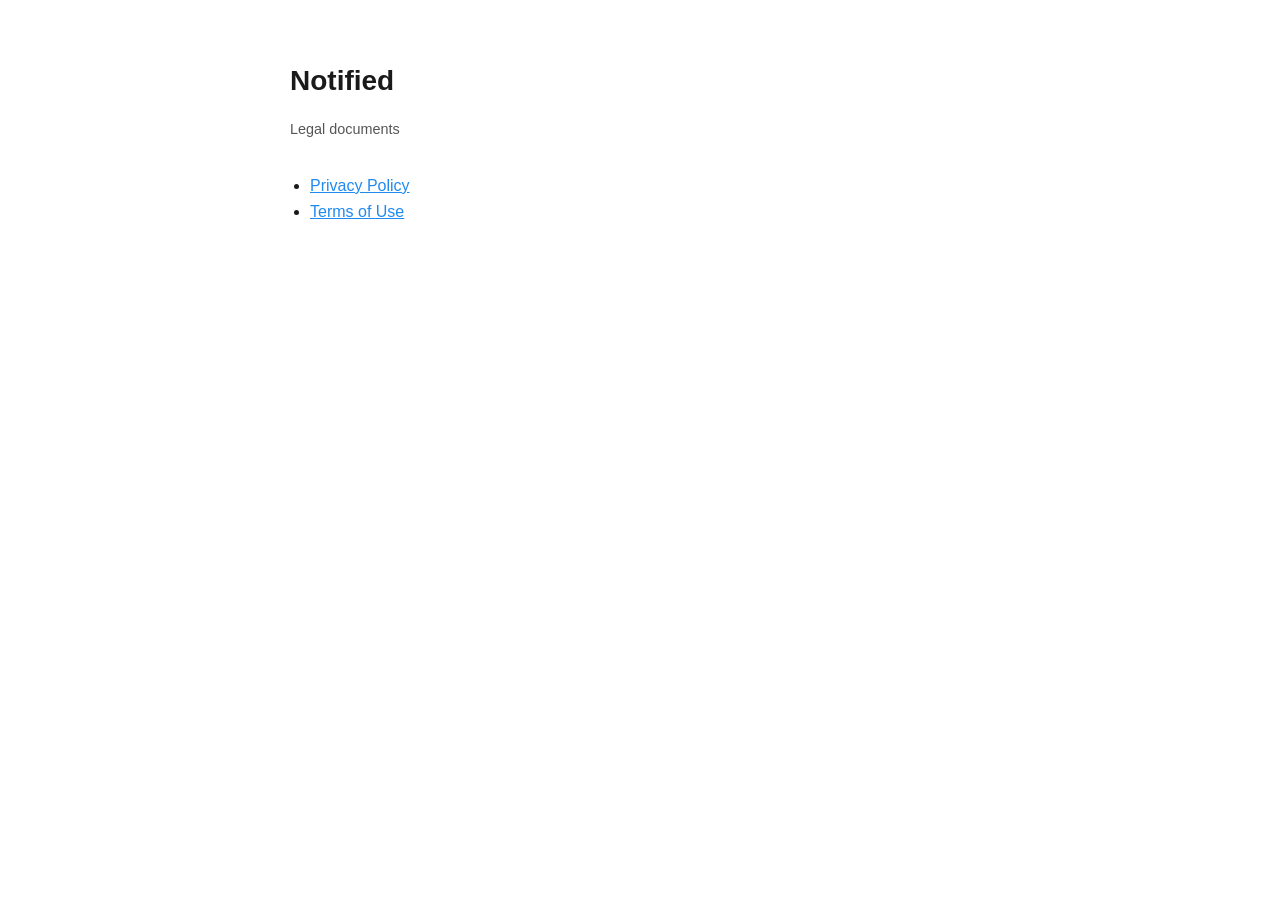
==== index.html @ 34e54c0a "Add privacy policy and terms of use" ====
<!doctype html>
<html lang="en">
<head>
<meta charset="utf-8">
<meta name="viewport" content="width=device-width, initial-scale=1">
<title>Notified — Legal</title>
<link rel="stylesheet" href="style.css">
</head>
<body>
<h1>Notified</h1>
<p class="updated">Legal documents</p>
<ul>
<li><a href="privacy.html">Privacy Policy</a></li>
<li><a href="terms.html">Terms of Use</a></li>
</ul>
</body>
</html>
---- style.css ----
:root {
  color-scheme: light dark;
  --bg: #ffffff;
  --text: #1a1a1a;
  --text-secondary: #555555;
  --link: #208AEF;
  --border: #e5e5e5;
}

@media (prefers-color-scheme: dark) {
  :root {
    --bg: #0d0d0d;
    --text: #f0f0f0;
    --text-secondary: #a0a0a0;
    --link: #5AB2FF;
    --border: #2a2a2a;
  }
}

body {
  background: var(--bg);
  color: var(--text);
  font-family: -apple-system, BlinkMacSystemFont, "Segoe UI", Roboto, sans-serif;
  line-height: 1.6;
  max-width: 700px;
  margin: 0 auto;
  padding: 2.5rem 1.5rem 4rem;
}

h1 {
  font-size: 1.75rem;
  margin-bottom: 0.25rem;
}

h2 {
  font-size: 1.15rem;
  margin-top: 2rem;
  border-top: 1px solid var(--border);
  padding-top: 1.5rem;
}

.updated {
  color: var(--text-secondary);
  font-size: 0.9rem;
  margin-bottom: 2rem;
}

a {
  color: var(--link);
}

nav {
  margin-bottom: 2rem;
  font-size: 0.9rem;
}

nav a {
  margin-right: 1rem;
}

ul {
  padding-left: 1.25rem;
}
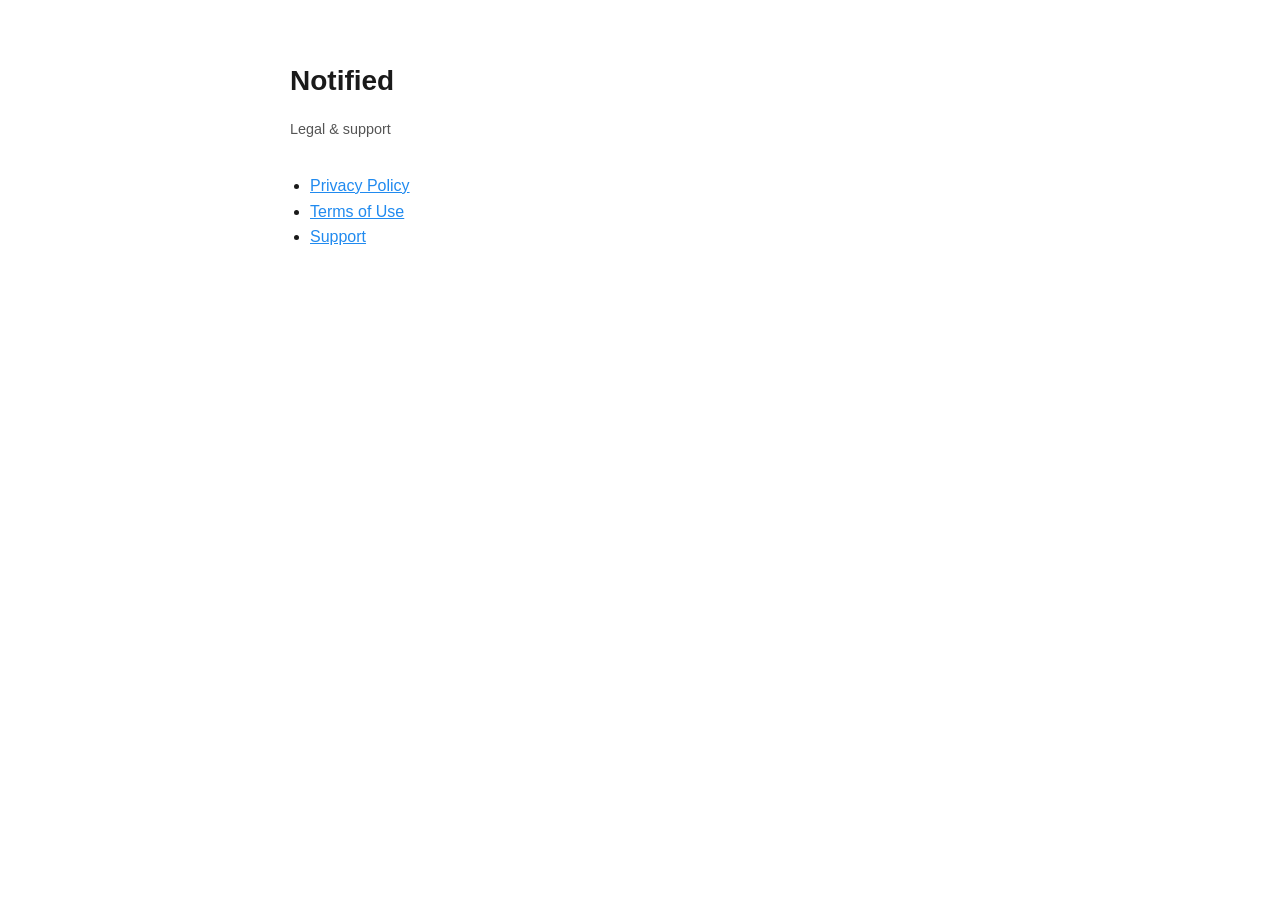
==== commit ce46b3f7: "Add support page" ====
--- a/index.html
+++ b/index.html
@@ -8,10 +8,11 @@
 </head>
 <body>
 <h1>Notified</h1>
-<p class="updated">Legal documents</p>
+<p class="updated">Legal &amp; support</p>
 <ul>
 <li><a href="privacy.html">Privacy Policy</a></li>
 <li><a href="terms.html">Terms of Use</a></li>
+<li><a href="support.html">Support</a></li>
 </ul>
 </body>
 </html>
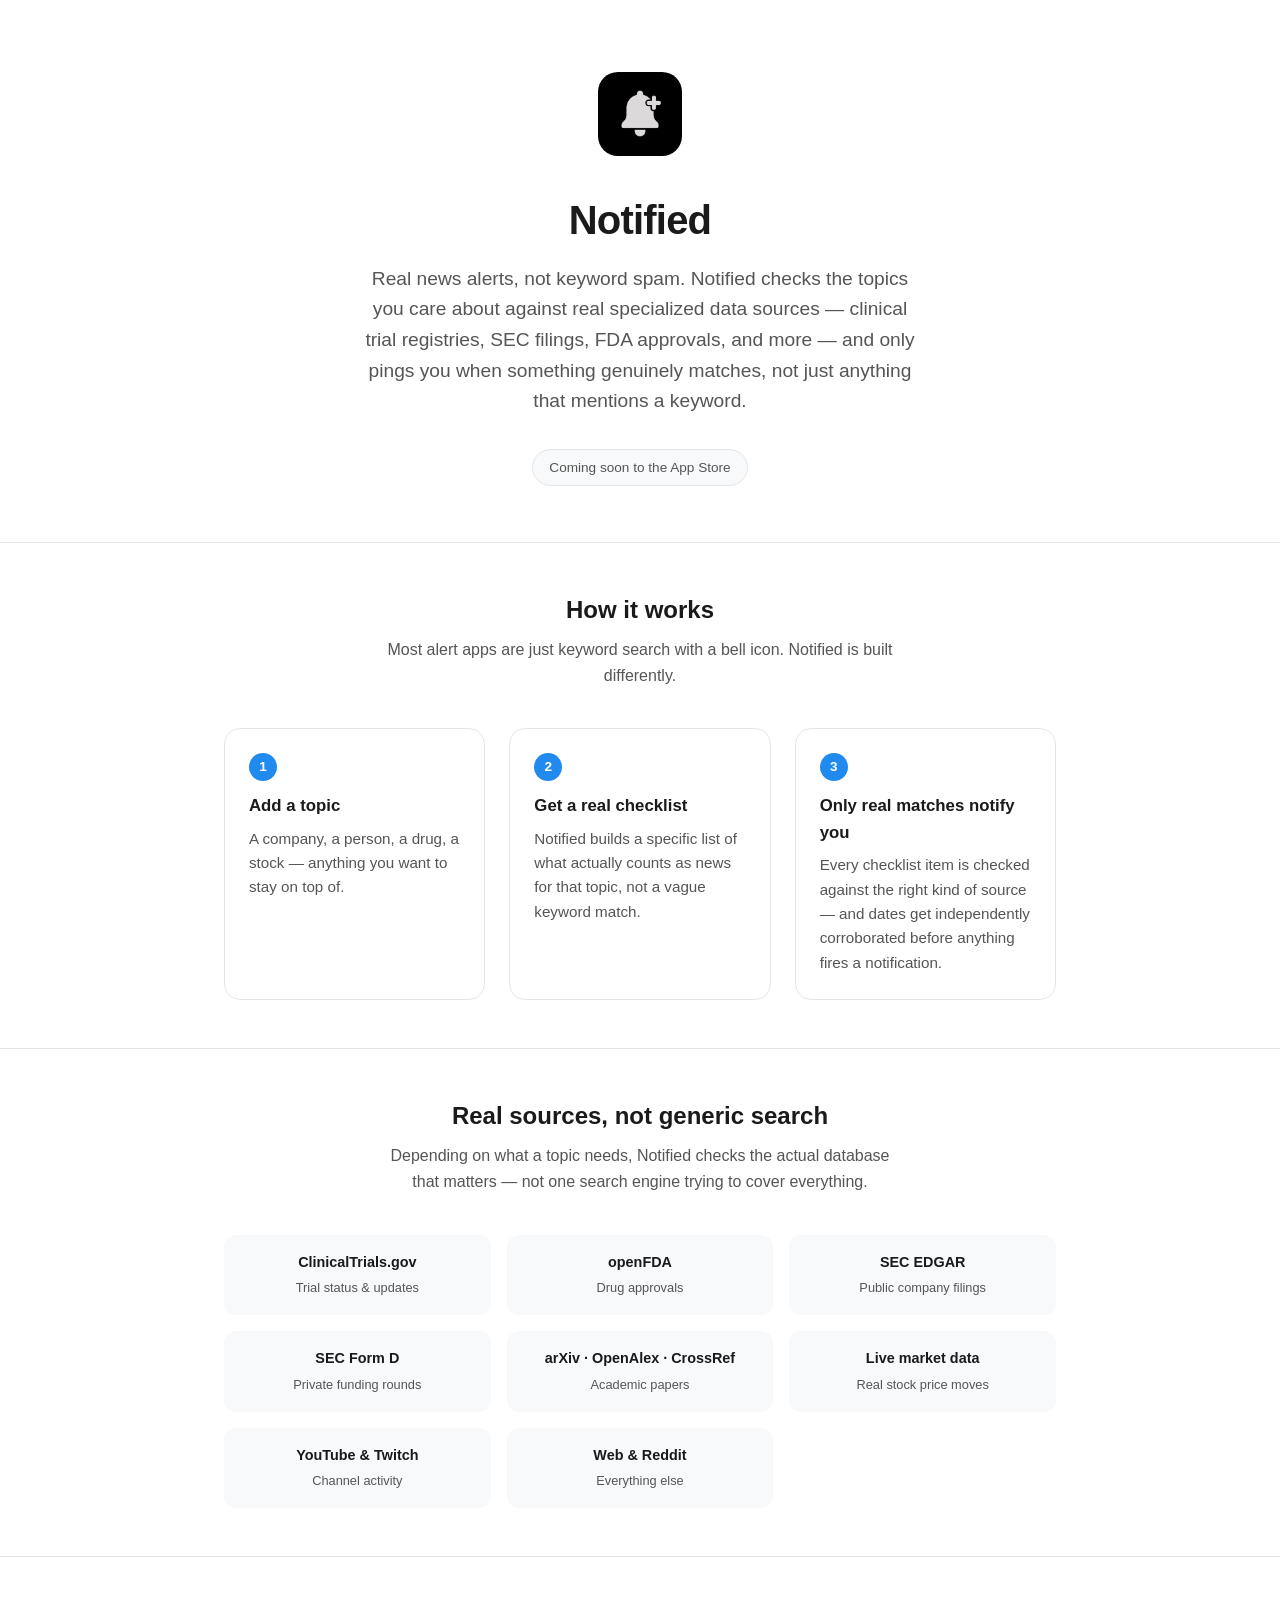
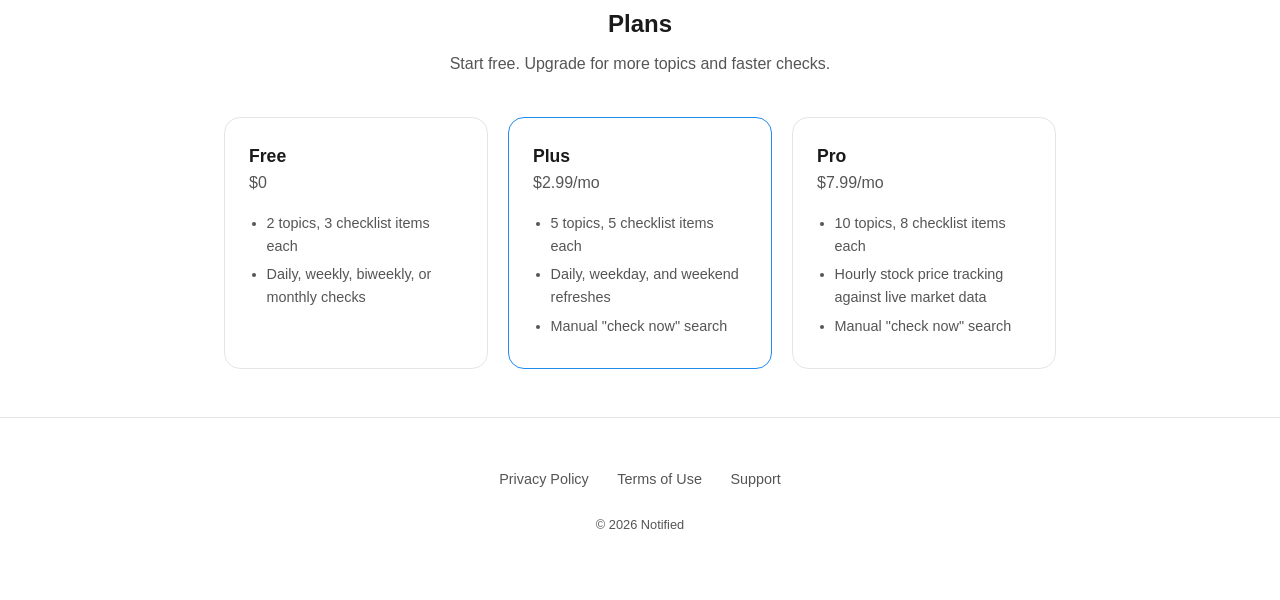
==== commit ad99b7f3: "Add marketing landing page" ====
--- a/index.html
+++ b/index.html
@@ -3,16 +3,269 @@
 <head>
 <meta charset="utf-8">
 <meta name="viewport" content="width=device-width, initial-scale=1">
-<title>Notified — Legal</title>
-<link rel="stylesheet" href="style.css">
+<title>Notified — Real news alerts, not keyword spam</title>
+<meta name="description" content="Notified tracks the topics you choose against real specialized data sources — clinical trials, SEC filings, FDA approvals, and more — and only notifies you when something genuinely matches.">
+<link rel="icon" href="icon.png">
+<style>
+:root {
+  color-scheme: light dark;
+  --bg: #ffffff;
+  --bg-alt: #f7f9fb;
+  --text: #1a1a1a;
+  --text-secondary: #555555;
+  --link: #208AEF;
+  --border: #e5e5e5;
+  --card-bg: #ffffff;
+}
+@media (prefers-color-scheme: dark) {
+  :root {
+    --bg: #0d0d0d;
+    --bg-alt: #141414;
+    --text: #f0f0f0;
+    --text-secondary: #a0a0a0;
+    --link: #5AB2FF;
+    --border: #2a2a2a;
+    --card-bg: #171717;
+  }
+}
+* { box-sizing: border-box; }
+body {
+  background: var(--bg);
+  color: var(--text);
+  font-family: -apple-system, BlinkMacSystemFont, "Segoe UI", Roboto, sans-serif;
+  line-height: 1.6;
+  margin: 0;
+}
+.wrap { max-width: 880px; margin: 0 auto; padding: 0 1.5rem; }
+
+header.hero {
+  padding: 4.5rem 0 3.5rem;
+  text-align: center;
+}
+.hero img.logo {
+  width: 84px;
+  height: 84px;
+  border-radius: 20px;
+  margin-bottom: 1.5rem;
+}
+.hero h1 {
+  font-size: 2.5rem;
+  margin: 0 0 0.75rem;
+  letter-spacing: -0.02em;
+}
+.hero p.tagline {
+  font-size: 1.2rem;
+  color: var(--text-secondary);
+  max-width: 560px;
+  margin: 0 auto 2rem;
+}
+.badge {
+  display: inline-block;
+  font-size: 0.85rem;
+  color: var(--text-secondary);
+  background: var(--bg-alt);
+  border: 1px solid var(--border);
+  border-radius: 999px;
+  padding: 0.4rem 1rem;
+}
+
+section { padding: 3rem 0; border-top: 1px solid var(--border); }
+section h2 {
+  font-size: 1.5rem;
+  margin: 0 0 0.5rem;
+  text-align: center;
+}
+section p.lede {
+  color: var(--text-secondary);
+  text-align: center;
+  max-width: 520px;
+  margin: 0 auto 2.5rem;
+}
+
+.steps {
+  display: grid;
+  grid-template-columns: repeat(3, 1fr);
+  gap: 1.5rem;
+}
+@media (max-width: 640px) { .steps { grid-template-columns: 1fr; } }
+.step {
+  background: var(--card-bg);
+  border: 1px solid var(--border);
+  border-radius: 16px;
+  padding: 1.5rem;
+}
+.step .num {
+  display: inline-flex;
+  align-items: center;
+  justify-content: center;
+  width: 28px;
+  height: 28px;
+  border-radius: 50%;
+  background: var(--link);
+  color: #fff;
+  font-size: 0.85rem;
+  font-weight: 600;
+  margin-bottom: 0.75rem;
+}
+.step h3 { margin: 0 0 0.4rem; font-size: 1.05rem; }
+.step p { margin: 0; color: var(--text-secondary); font-size: 0.95rem; }
+
+.sources {
+  display: grid;
+  grid-template-columns: repeat(3, 1fr);
+  gap: 1rem;
+}
+@media (max-width: 640px) { .sources { grid-template-columns: repeat(2, 1fr); } }
+.source {
+  background: var(--bg-alt);
+  border-radius: 12px;
+  padding: 1rem;
+  text-align: center;
+  font-size: 0.9rem;
+}
+.source .name { font-weight: 600; display: block; margin-bottom: 0.15rem; }
+.source .desc { color: var(--text-secondary); font-size: 0.8rem; }
+
+.plans {
+  display: grid;
+  grid-template-columns: repeat(3, 1fr);
+  gap: 1.25rem;
+}
+@media (max-width: 640px) { .plans { grid-template-columns: 1fr; } }
+.plan {
+  border: 1px solid var(--border);
+  border-radius: 16px;
+  padding: 1.5rem;
+  background: var(--card-bg);
+}
+.plan.featured { border-color: var(--link); }
+.plan .name { font-weight: 600; font-size: 1.1rem; }
+.plan .price { color: var(--text-secondary); margin-bottom: 1rem; }
+.plan ul { padding-left: 1.1rem; margin: 0; font-size: 0.9rem; color: var(--text-secondary); }
+.plan li { margin-bottom: 0.35rem; }
+
+footer {
+  padding: 3rem 0 4rem;
+  text-align: center;
+  border-top: 1px solid var(--border);
+}
+footer nav a {
+  color: var(--text-secondary);
+  text-decoration: none;
+  margin: 0 0.75rem;
+  font-size: 0.9rem;
+}
+footer nav a:hover { color: var(--link); }
+footer .copyright {
+  margin-top: 1.5rem;
+  color: var(--text-secondary);
+  font-size: 0.8rem;
+}
+</style>
 </head>
 <body>
-<h1>Notified</h1>
-<p class="updated">Legal &amp; support</p>
-<ul>
-<li><a href="privacy.html">Privacy Policy</a></li>
-<li><a href="terms.html">Terms of Use</a></li>
-<li><a href="support.html">Support</a></li>
-</ul>
+
+<header class="hero">
+  <div class="wrap">
+    <img class="logo" src="icon.png" alt="Notified app icon">
+    <h1>Notified</h1>
+    <p class="tagline">
+      Real news alerts, not keyword spam. Notified checks the topics you
+      care about against real specialized data sources — clinical trial
+      registries, SEC filings, FDA approvals, and more — and only pings you
+      when something genuinely matches, not just anything that mentions a
+      keyword.
+    </p>
+    <span class="badge">Coming soon to the App Store</span>
+  </div>
+</header>
+
+<section>
+  <div class="wrap">
+    <h2>How it works</h2>
+    <p class="lede">Most alert apps are just keyword search with a bell icon. Notified is built differently.</p>
+    <div class="steps">
+      <div class="step">
+        <span class="num">1</span>
+        <h3>Add a topic</h3>
+        <p>A company, a person, a drug, a stock — anything you want to stay on top of.</p>
+      </div>
+      <div class="step">
+        <span class="num">2</span>
+        <h3>Get a real checklist</h3>
+        <p>Notified builds a specific list of what actually counts as news for that topic, not a vague keyword match.</p>
+      </div>
+      <div class="step">
+        <span class="num">3</span>
+        <h3>Only real matches notify you</h3>
+        <p>Every checklist item is checked against the right kind of source — and dates get independently corroborated before anything fires a notification.</p>
+      </div>
+    </div>
+  </div>
+</section>
+
+<section>
+  <div class="wrap">
+    <h2>Real sources, not generic search</h2>
+    <p class="lede">Depending on what a topic needs, Notified checks the actual database that matters — not one search engine trying to cover everything.</p>
+    <div class="sources">
+      <div class="source"><span class="name">ClinicalTrials.gov</span><span class="desc">Trial status &amp; updates</span></div>
+      <div class="source"><span class="name">openFDA</span><span class="desc">Drug approvals</span></div>
+      <div class="source"><span class="name">SEC EDGAR</span><span class="desc">Public company filings</span></div>
+      <div class="source"><span class="name">SEC Form D</span><span class="desc">Private funding rounds</span></div>
+      <div class="source"><span class="name">arXiv · OpenAlex · CrossRef</span><span class="desc">Academic papers</span></div>
+      <div class="source"><span class="name">Live market data</span><span class="desc">Real stock price moves</span></div>
+      <div class="source"><span class="name">YouTube &amp; Twitch</span><span class="desc">Channel activity</span></div>
+      <div class="source"><span class="name">Web &amp; Reddit</span><span class="desc">Everything else</span></div>
+    </div>
+  </div>
+</section>
+
+<section>
+  <div class="wrap">
+    <h2>Plans</h2>
+    <p class="lede">Start free. Upgrade for more topics and faster checks.</p>
+    <div class="plans">
+      <div class="plan">
+        <div class="name">Free</div>
+        <div class="price">$0</div>
+        <ul>
+          <li>2 topics, 3 checklist items each</li>
+          <li>Daily, weekly, biweekly, or monthly checks</li>
+        </ul>
+      </div>
+      <div class="plan featured">
+        <div class="name">Plus</div>
+        <div class="price">$2.99/mo</div>
+        <ul>
+          <li>5 topics, 5 checklist items each</li>
+          <li>Daily, weekday, and weekend refreshes</li>
+          <li>Manual "check now" search</li>
+        </ul>
+      </div>
+      <div class="plan">
+        <div class="name">Pro</div>
+        <div class="price">$7.99/mo</div>
+        <ul>
+          <li>10 topics, 8 checklist items each</li>
+          <li>Hourly stock price tracking against live market data</li>
+          <li>Manual "check now" search</li>
+        </ul>
+      </div>
+    </div>
+  </div>
+</section>
+
+<footer>
+  <div class="wrap">
+    <nav>
+      <a href="privacy.html">Privacy Policy</a>
+      <a href="terms.html">Terms of Use</a>
+      <a href="support.html">Support</a>
+    </nav>
+    <div class="copyright">© 2026 Notified</div>
+  </div>
+</footer>
+
 </body>
 </html>
